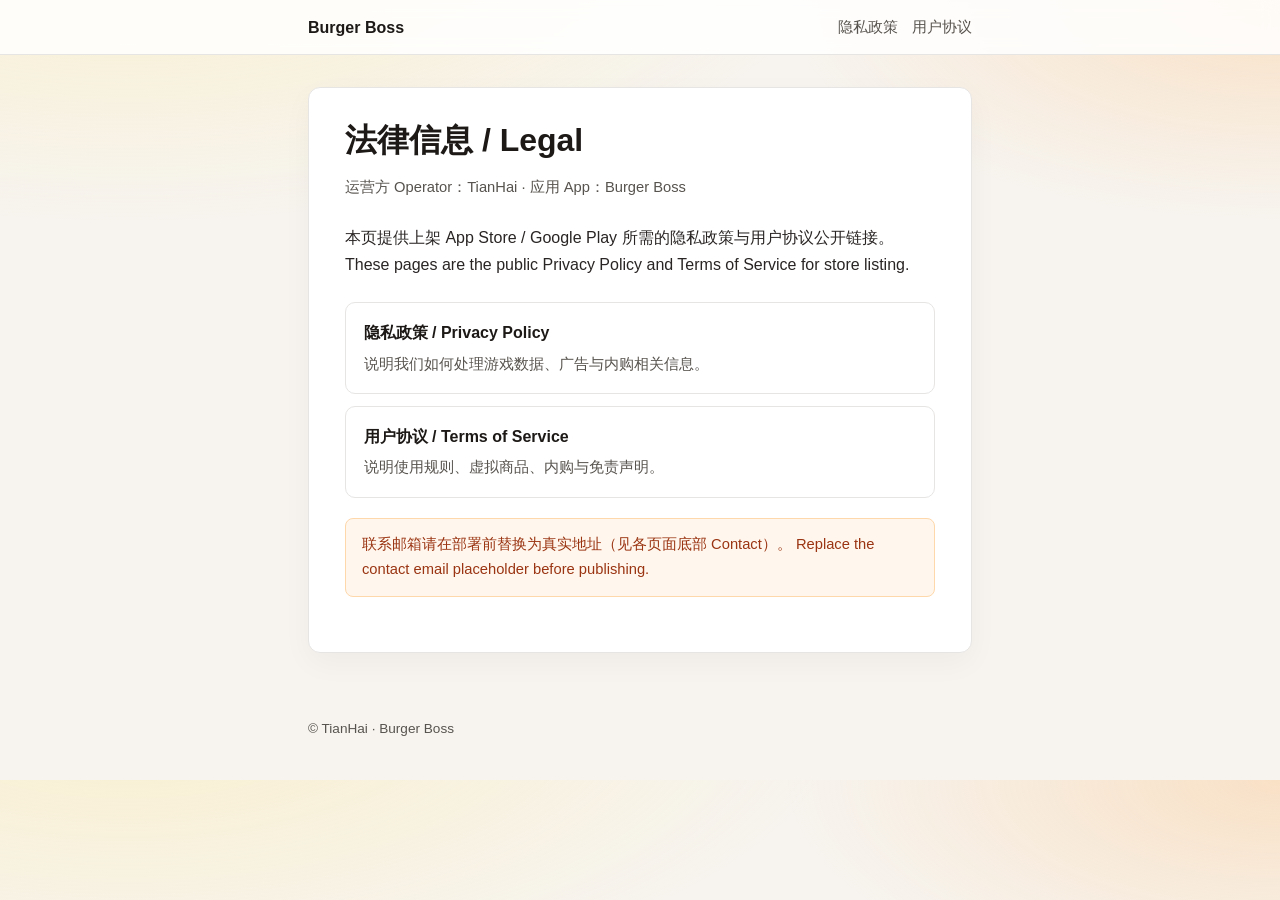
==== kyjhbd/legal/index.html @ 1f5912af "a" ====
<!DOCTYPE html>
<html lang="zh-CN">
<head>
  <meta charset="utf-8" />
  <meta name="viewport" content="width=device-width, initial-scale=1" />
  <title>Burger Boss — 法律信息</title>
  <meta name="description" content="Privacy Policy and Terms of Service for Burger Boss." />
  <link rel="stylesheet" href="styles.css" />
</head>
<body>
  <header>
    <nav class="nav" aria-label="Primary">
      <a class="brand" href="index.html">Burger Boss</a>
      <div class="nav-links">
        <a href="privacy.html">隐私政策</a>
        <a href="terms.html">用户协议</a>
      </div>
    </nav>
  </header>

  <main>
    <div class="card">
      <h1>法律信息 / Legal</h1>
      <p class="meta">运营方 Operator：TianHai · 应用 App：Burger Boss</p>
      <p>
        本页提供上架 App Store / Google Play 所需的隐私政策与用户协议公开链接。
        These pages are the public Privacy Policy and Terms of Service for store listing.
      </p>
      <ul class="home-list">
        <li>
          <a href="privacy.html">
            <strong>隐私政策 / Privacy Policy</strong>
            <span>说明我们如何处理游戏数据、广告与内购相关信息。</span>
          </a>
        </li>
        <li>
          <a href="terms.html">
            <strong>用户协议 / Terms of Service</strong>
            <span>说明使用规则、虚拟商品、内购与免责声明。</span>
          </a>
        </li>
      </ul>
      <p class="note" style="margin-top: 1.25rem;">
        联系邮箱请在部署前替换为真实地址（见各页面底部 Contact）。
        Replace the contact email placeholder before publishing.
      </p>
    </div>
  </main>

  <footer>
    © TianHai · Burger Boss
  </footer>
</body>
</html>
---- kyjhbd/legal/styles.css ----
:root {
  --bg: #f7f4ef;
  --ink: #1c1917;
  --muted: #57534e;
  --card: #ffffff;
  --line: #e7e5e4;
  --accent: #b45309;
  --max: 44rem;
}

* {
  box-sizing: border-box;
}

html {
  scroll-behavior: smooth;
}

body {
  margin: 0;
  font-family: "Segoe UI", "PingFang SC", "Hiragino Sans GB", "Microsoft YaHei",
    sans-serif;
  color: var(--ink);
  background:
    radial-gradient(1200px 500px at 10% -10%, #fde68a55, transparent 60%),
    radial-gradient(900px 400px at 100% 0%, #fdba7455, transparent 55%),
    var(--bg);
  line-height: 1.7;
}

a {
  color: var(--accent);
}

header {
  border-bottom: 1px solid var(--line);
  background: rgba(255, 255, 255, 0.85);
  backdrop-filter: blur(8px);
  position: sticky;
  top: 0;
  z-index: 10;
}

.nav {
  max-width: var(--max);
  margin: 0 auto;
  padding: 0.85rem 1.25rem;
  display: flex;
  flex-wrap: wrap;
  gap: 0.75rem 1.25rem;
  align-items: center;
  justify-content: space-between;
}

.brand {
  font-weight: 700;
  text-decoration: none;
  color: var(--ink);
}

.nav-links {
  display: flex;
  flex-wrap: wrap;
  gap: 0.85rem;
}

.nav-links a {
  text-decoration: none;
  color: var(--muted);
  font-size: 0.95rem;
}

.nav-links a:hover,
.nav-links a[aria-current="page"] {
  color: var(--accent);
}

main {
  max-width: var(--max);
  margin: 0 auto;
  padding: 2rem 1.25rem 4rem;
}

.card {
  background: var(--card);
  border: 1px solid var(--line);
  border-radius: 12px;
  padding: 1.5rem 1.35rem 2rem;
  box-shadow: 0 10px 30px rgba(28, 25, 23, 0.04);
}

h1 {
  margin: 0 0 0.35rem;
  font-size: clamp(1.6rem, 4vw, 2rem);
  line-height: 1.25;
}

.meta {
  color: var(--muted);
  font-size: 0.92rem;
  margin-bottom: 1.5rem;
}

h2 {
  margin: 1.75rem 0 0.6rem;
  font-size: 1.15rem;
}

h3 {
  margin: 1.15rem 0 0.4rem;
  font-size: 1.02rem;
}

p,
li {
  color: #292524;
}

ul {
  padding-left: 1.2rem;
}

.lang-switch {
  display: flex;
  gap: 0.5rem;
  margin: 0 0 1.25rem;
}

.lang-switch button {
  border: 1px solid var(--line);
  background: #fff;
  color: var(--muted);
  border-radius: 999px;
  padding: 0.35rem 0.85rem;
  cursor: pointer;
  font: inherit;
}

.lang-switch button.active {
  border-color: var(--accent);
  color: var(--accent);
  background: #fff7ed;
}

.panel[hidden] {
  display: none;
}

.home-list {
  list-style: none;
  padding: 0;
  margin: 1.5rem 0 0;
}

.home-list a {
  display: block;
  text-decoration: none;
  color: var(--ink);
  border: 1px solid var(--line);
  border-radius: 10px;
  padding: 1rem 1.1rem;
  margin-bottom: 0.75rem;
  background: #fff;
  transition: border-color 0.15s ease, transform 0.15s ease;
}

.home-list a:hover {
  border-color: #fdba74;
  transform: translateY(-1px);
}

.home-list strong {
  display: block;
  margin-bottom: 0.2rem;
}

.home-list span {
  color: var(--muted);
  font-size: 0.92rem;
}

.note {
  background: #fff7ed;
  border: 1px solid #fed7aa;
  border-radius: 8px;
  padding: 0.85rem 1rem;
  color: #9a3412;
  font-size: 0.92rem;
}

footer {
  max-width: var(--max);
  margin: 0 auto;
  padding: 0 1.25rem 2.5rem;
  color: var(--muted);
  font-size: 0.85rem;
}

@media (min-width: 720px) {
  .card {
    padding: 2rem 2.25rem 2.5rem;
  }
}
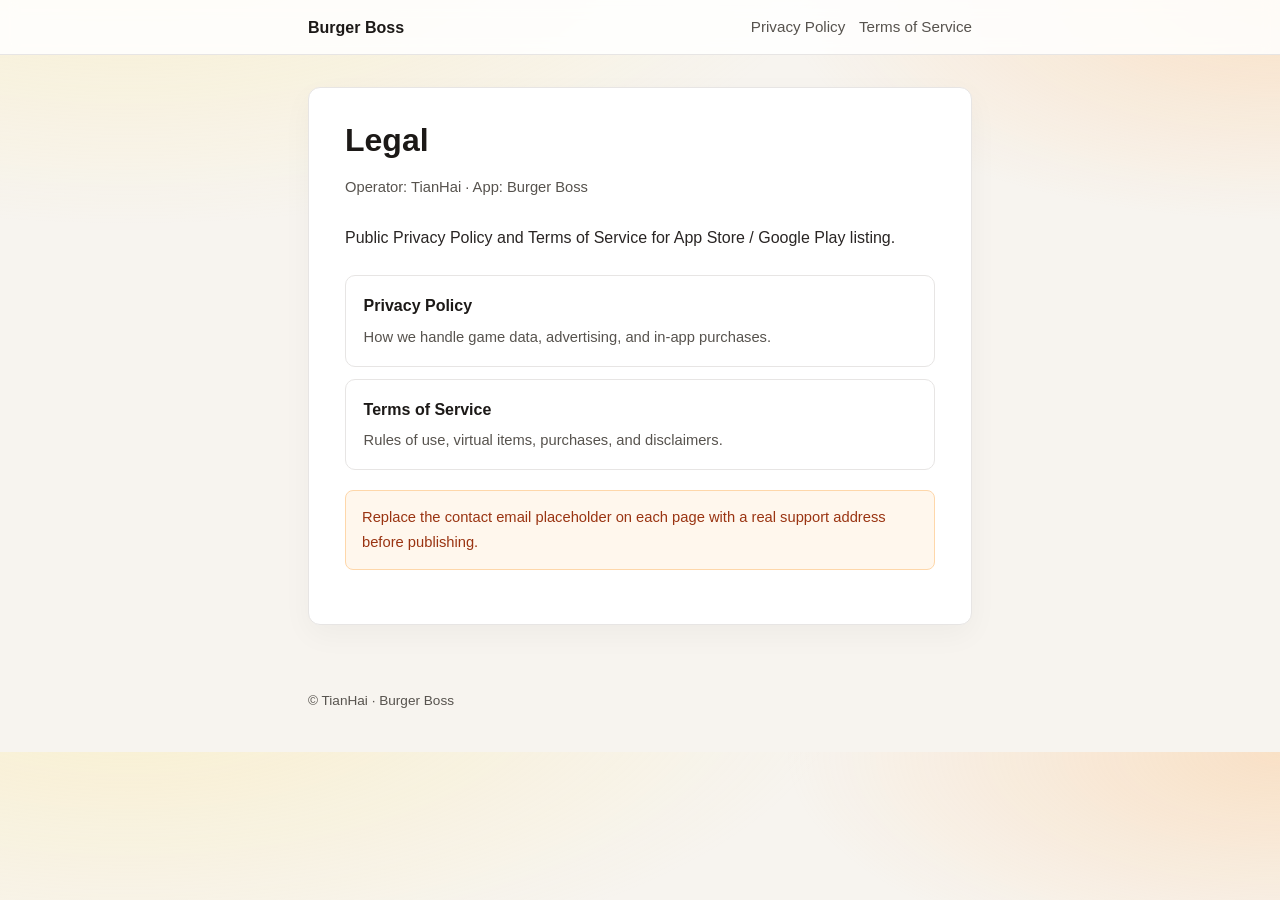
==== commit 031d3c00: "a" ====
--- a/kyjhbd/legal/index.html
+++ b/kyjhbd/legal/index.html
@@ -1,9 +1,9 @@
 <!DOCTYPE html>
-<html lang="zh-CN">
+<html lang="en">
 <head>
   <meta charset="utf-8" />
   <meta name="viewport" content="width=device-width, initial-scale=1" />
-  <title>Burger Boss — 法律信息</title>
+  <title>Burger Boss — Legal</title>
   <meta name="description" content="Privacy Policy and Terms of Service for Burger Boss." />
   <link rel="stylesheet" href="styles.css" />
 </head>
@@ -12,37 +12,35 @@
     <nav class="nav" aria-label="Primary">
       <a class="brand" href="index.html">Burger Boss</a>
       <div class="nav-links">
-        <a href="privacy.html">隐私政策</a>
-        <a href="terms.html">用户协议</a>
+        <a href="privacy.html">Privacy Policy</a>
+        <a href="terms.html">Terms of Service</a>
       </div>
     </nav>
   </header>
 
   <main>
     <div class="card">
-      <h1>法律信息 / Legal</h1>
-      <p class="meta">运营方 Operator：TianHai · 应用 App：Burger Boss</p>
+      <h1>Legal</h1>
+      <p class="meta">Operator: TianHai · App: Burger Boss</p>
       <p>
-        本页提供上架 App Store / Google Play 所需的隐私政策与用户协议公开链接。
-        These pages are the public Privacy Policy and Terms of Service for store listing.
+        Public Privacy Policy and Terms of Service for App Store / Google Play listing.
       </p>
       <ul class="home-list">
         <li>
           <a href="privacy.html">
-            <strong>隐私政策 / Privacy Policy</strong>
-            <span>说明我们如何处理游戏数据、广告与内购相关信息。</span>
+            <strong>Privacy Policy</strong>
+            <span>How we handle game data, advertising, and in-app purchases.</span>
           </a>
         </li>
         <li>
           <a href="terms.html">
-            <strong>用户协议 / Terms of Service</strong>
-            <span>说明使用规则、虚拟商品、内购与免责声明。</span>
+            <strong>Terms of Service</strong>
+            <span>Rules of use, virtual items, purchases, and disclaimers.</span>
           </a>
         </li>
       </ul>
       <p class="note" style="margin-top: 1.25rem;">
-        联系邮箱请在部署前替换为真实地址（见各页面底部 Contact）。
-        Replace the contact email placeholder before publishing.
+        Replace the contact email placeholder on each page with a real support address before publishing.
       </p>
     </div>
   </main>
--- a/kyjhbd/legal/styles.css
+++ b/kyjhbd/legal/styles.css
@@ -120,32 +120,6 @@
   padding-left: 1.2rem;
 }
 
-.lang-switch {
-  display: flex;
-  gap: 0.5rem;
-  margin: 0 0 1.25rem;
-}
-
-.lang-switch button {
-  border: 1px solid var(--line);
-  background: #fff;
-  color: var(--muted);
-  border-radius: 999px;
-  padding: 0.35rem 0.85rem;
-  cursor: pointer;
-  font: inherit;
-}
-
-.lang-switch button.active {
-  border-color: var(--accent);
-  color: var(--accent);
-  background: #fff7ed;
-}
-
-.panel[hidden] {
-  display: none;
-}
-
 .home-list {
   list-style: none;
   padding: 0;
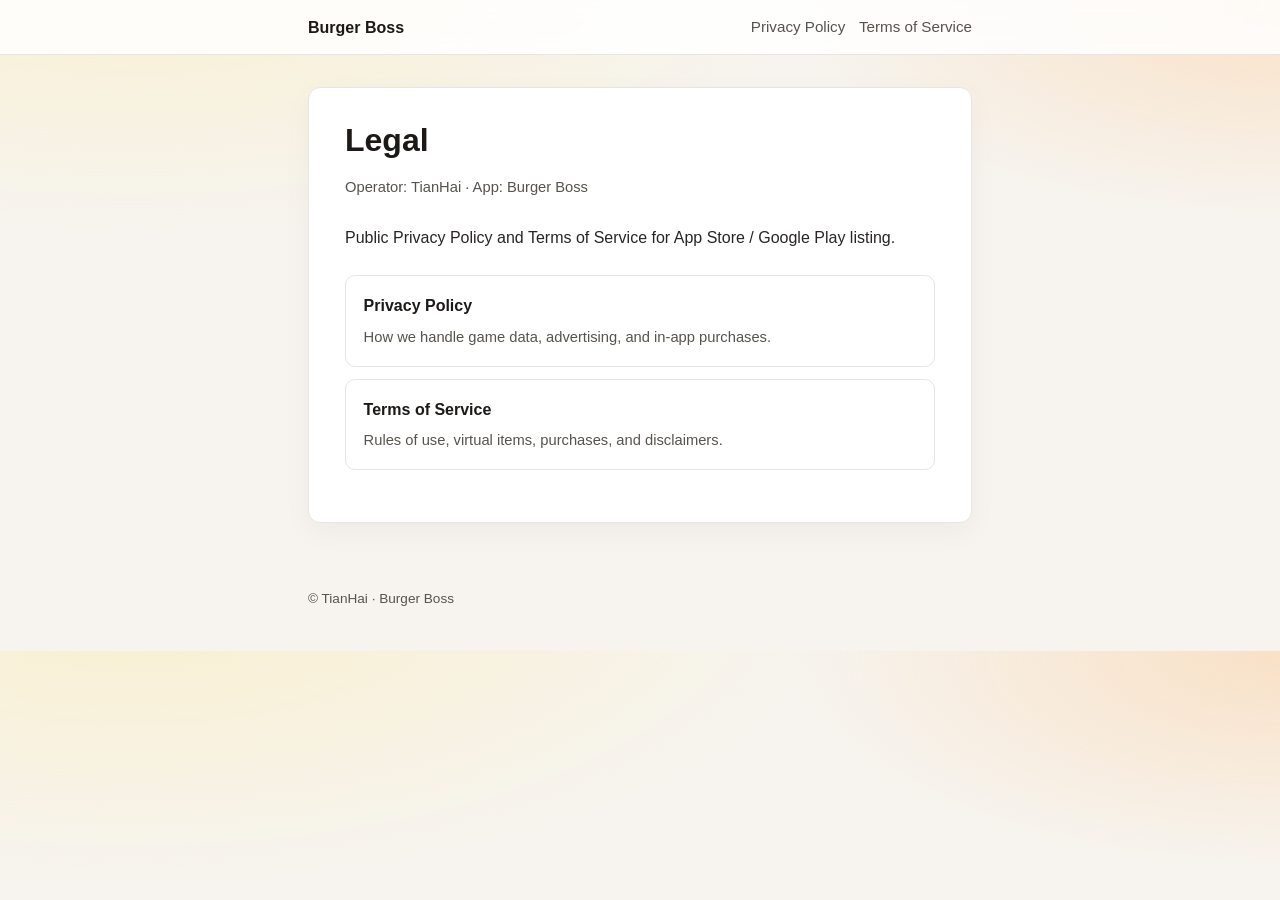
==== commit 399543c7: "Set Burger Boss legal contact email to 1210889580@qq.com. Co-authored-by: Cursor <cursoragent@cursor" ====
--- a/kyjhbd/legal/index.html
+++ b/kyjhbd/legal/index.html
@@ -3,7 +3,7 @@
 <head>
   <meta charset="utf-8" />
   <meta name="viewport" content="width=device-width, initial-scale=1" />
-  <title>Burger Boss — Legal</title>
+  <title>Burger Boss - Legal</title>
   <meta name="description" content="Privacy Policy and Terms of Service for Burger Boss." />
   <link rel="stylesheet" href="styles.css" />
 </head>
@@ -21,7 +21,7 @@
   <main>
     <div class="card">
       <h1>Legal</h1>
-      <p class="meta">Operator: TianHai · App: Burger Boss</p>
+      <p class="meta">Operator: TianHai &middot; App: Burger Boss</p>
       <p>
         Public Privacy Policy and Terms of Service for App Store / Google Play listing.
       </p>
@@ -39,14 +39,11 @@
           </a>
         </li>
       </ul>
-      <p class="note" style="margin-top: 1.25rem;">
-        Replace the contact email placeholder on each page with a real support address before publishing.
-      </p>
     </div>
   </main>
 
   <footer>
-    © TianHai · Burger Boss
+    &copy; TianHai &middot; Burger Boss
   </footer>
 </body>
 </html>
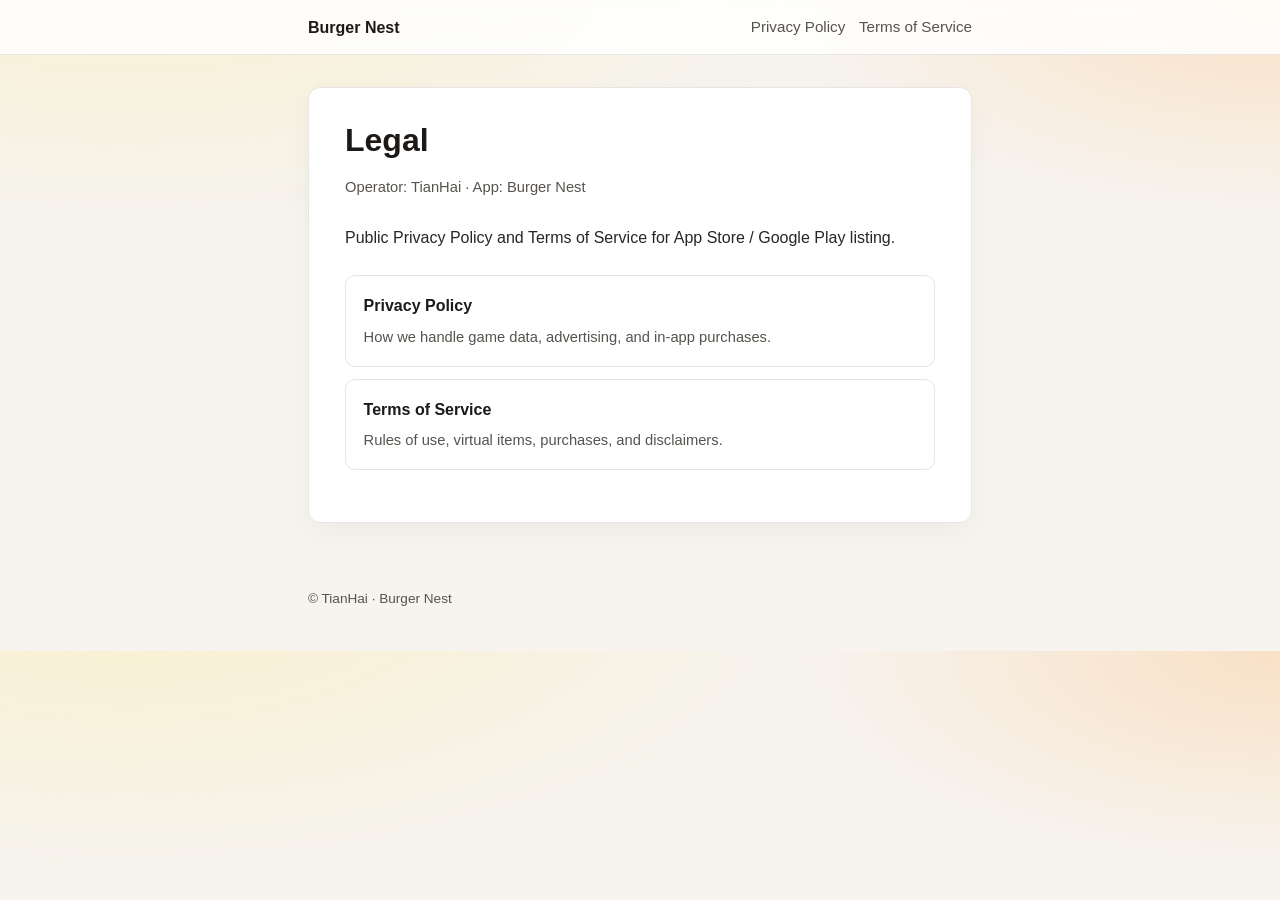
==== commit 08703ed0: "Rename app to Burger Nest in legal pages. Co-authored-by: Cursor <cursoragent@cursor.com>" ====
--- a/kyjhbd/legal/index.html
+++ b/kyjhbd/legal/index.html
@@ -3,14 +3,14 @@
 <head>
   <meta charset="utf-8" />
   <meta name="viewport" content="width=device-width, initial-scale=1" />
-  <title>Burger Boss - Legal</title>
-  <meta name="description" content="Privacy Policy and Terms of Service for Burger Boss." />
+  <title>Burger Nest - Legal</title>
+  <meta name="description" content="Privacy Policy and Terms of Service for Burger Nest." />
   <link rel="stylesheet" href="styles.css" />
 </head>
 <body>
   <header>
     <nav class="nav" aria-label="Primary">
-      <a class="brand" href="index.html">Burger Boss</a>
+      <a class="brand" href="index.html">Burger Nest</a>
       <div class="nav-links">
         <a href="privacy.html">Privacy Policy</a>
         <a href="terms.html">Terms of Service</a>
@@ -21,7 +21,7 @@
   <main>
     <div class="card">
       <h1>Legal</h1>
-      <p class="meta">Operator: TianHai &middot; App: Burger Boss</p>
+      <p class="meta">Operator: TianHai &middot; App: Burger Nest</p>
       <p>
         Public Privacy Policy and Terms of Service for App Store / Google Play listing.
       </p>
@@ -43,7 +43,7 @@
   </main>
 
   <footer>
-    &copy; TianHai &middot; Burger Boss
+    &copy; TianHai &middot; Burger Nest
   </footer>
 </body>
 </html>
